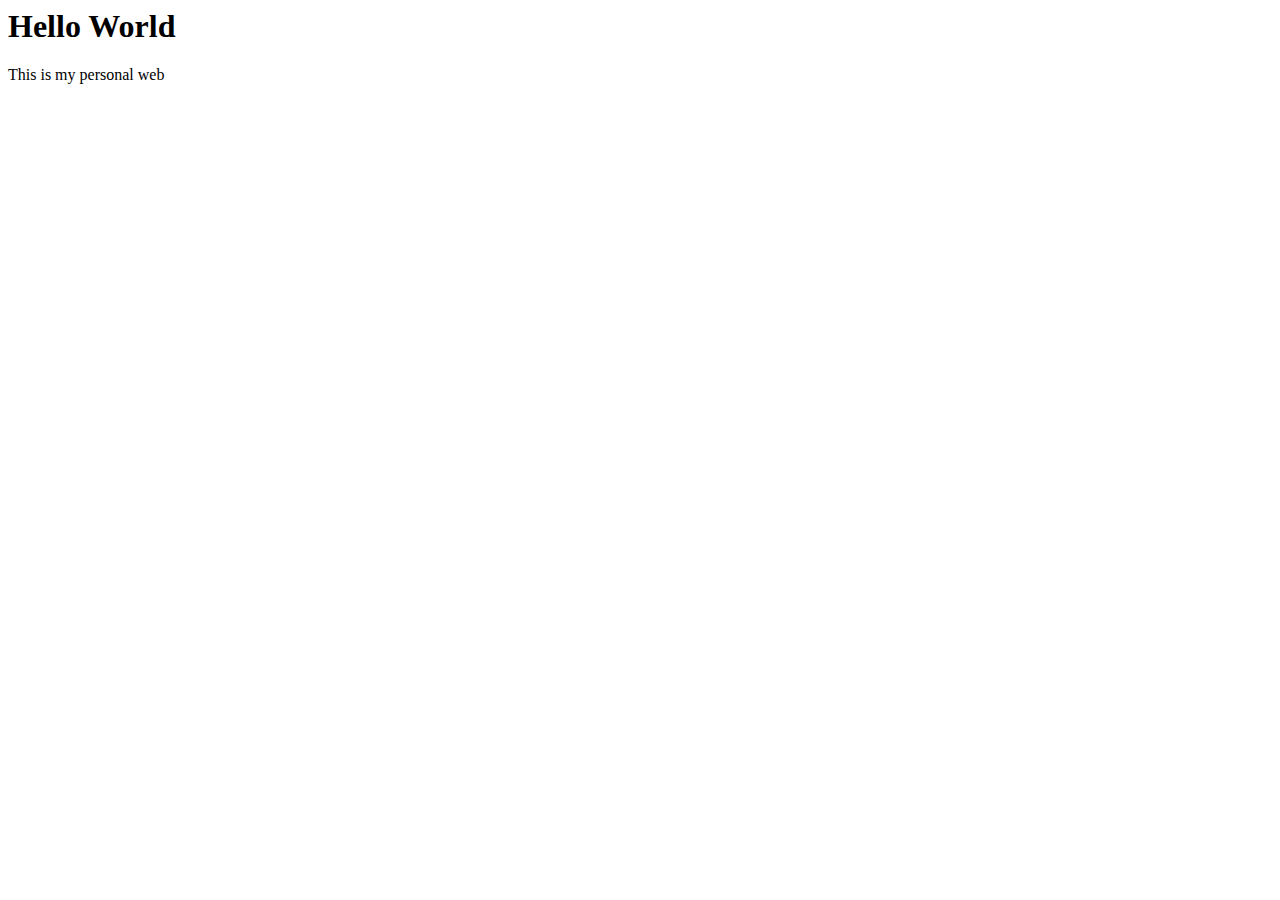
==== index.html @ 891031a9 "initialcommit" ====
<html lang="en">
<head>
    <meta charset="UTF-8">
    <meta http-equiv="X-UA-Compatible" content="IE=edge">
    <meta name="viewport" content="width=device-width, initial-scale=1.0">
    <title>Document</title>
</head>
<body>
    <h1>Hello World</h1>
    <p>This is my personal web</p>
</body>
</html>
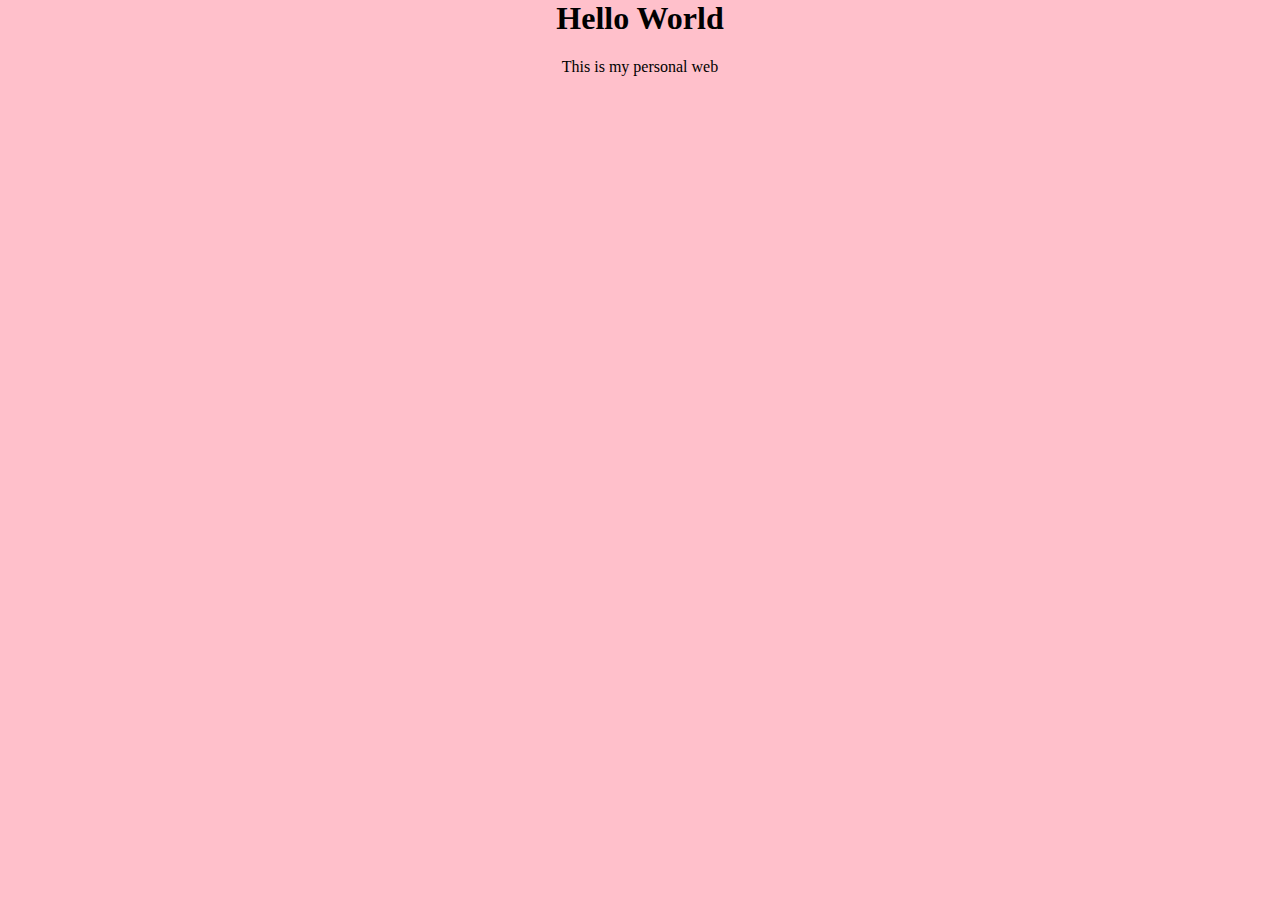
==== commit 19a30b37: "styling" ====
--- a/index.html
+++ b/index.html
@@ -4,6 +4,7 @@
     <meta http-equiv="X-UA-Compatible" content="IE=edge">
     <meta name="viewport" content="width=device-width, initial-scale=1.0">
     <title>Document</title>
+    <link rel="stylesheet" href="styles.css">
 </head>
 <body>
     <h1>Hello World</h1>
--- a/styles.css
+++ b/styles.css
@@ -0,0 +1,5 @@
+body {
+    margin: 0;
+    background: pink;
+    text-align: center;
+}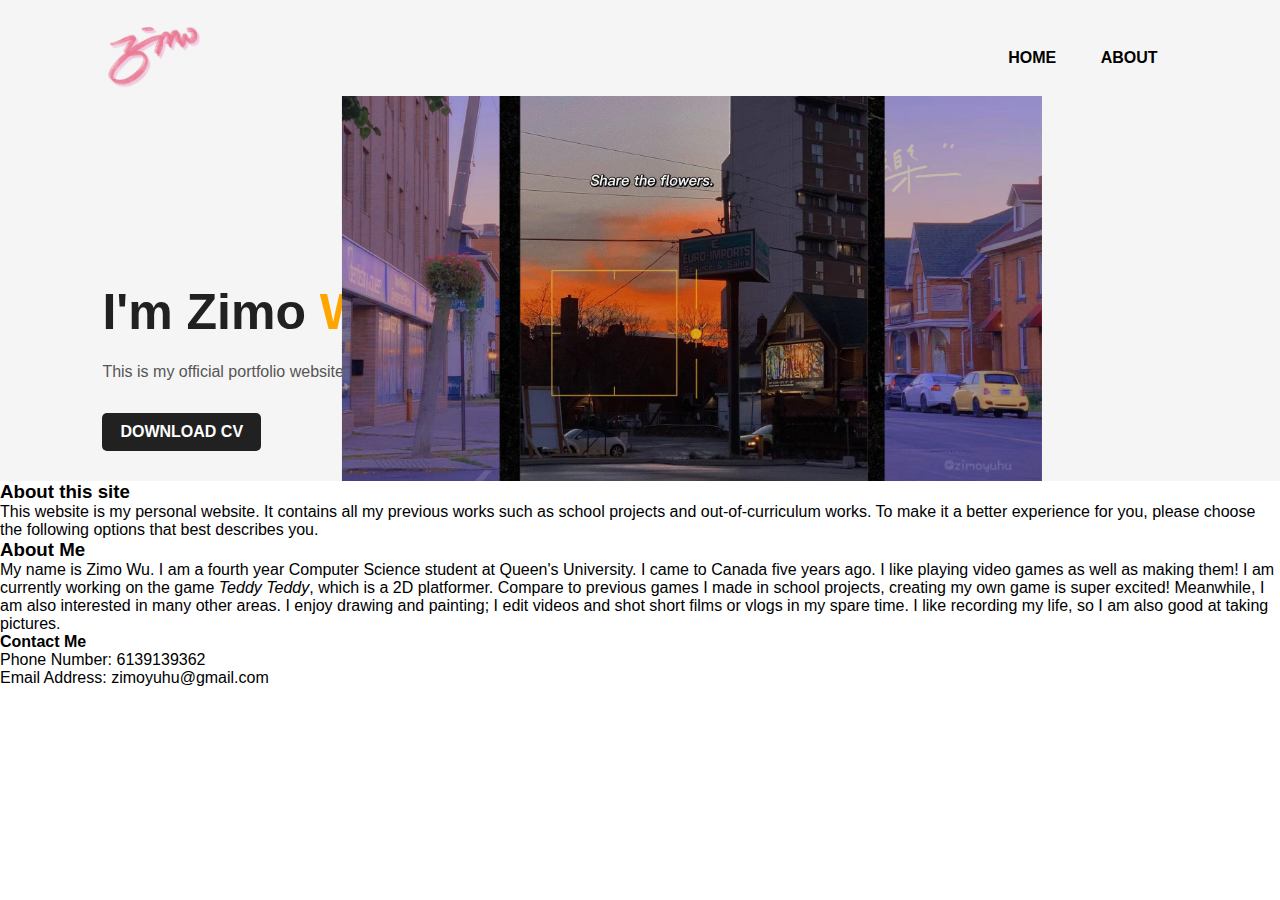
==== commit 2974c376: "styling" ====
--- a/index.html
+++ b/index.html
@@ -1,13 +1,53 @@
-<html lang="en">
-<head>
-    <meta charset="UTF-8">
-    <meta http-equiv="X-UA-Compatible" content="IE=edge">
-    <meta name="viewport" content="width=device-width, initial-scale=1.0">
-    <title>Document</title>
-    <link rel="stylesheet" href="styles.css">
-</head>
-<body>
-    <h1>Hello World</h1>
-    <p>This is my personal web</p>
-</body>
+<!DOCTYPE html>
+<html>
+    <head>
+        <meta charset="UTF-8">
+        <meta name="description" content="This is Zimo's personal portfolio website. It contains her artworks and coding works.">
+        <title>Zimo's Website</title>
+        <link rel="stylesheet" href="styles.css">
+    </head>
+    <body>
+        <div class="choice">
+            <nav>
+                <img src="logo.png" width=10% alt="logo"/>
+                <ul>
+                    <li><a href="#">HOME</a></li>
+                    <li><a href="#">ABOUT</a></li>
+                </ul>
+            </nav>
+            <div class="detel"> 
+                <h1>I'm Zimo <span>Wu</span></h1>
+                <p>This is my official portfolio website.</p>
+                <a href="#">DOWNLOAD CV</a>
+            </div>
+            <div class="images">
+                <img src="photography/cover.jpeg" class="shape">
+                <img src="photography/sunset.jpeg" class="girl">
+                
+            </div>
+        </div>
+        <div>
+            <p><h3>About this site</h3></p>
+            <p>This website is my personal website. It contains all my previous works such as school projects
+                and out-of-curriculum works. To make it a better experience for you, please choose the following options
+                that best describes you.
+            </p>
+            <p><h3>About Me</h3></p>
+            <p>My name is Zimo Wu. I am a fourth year Computer Science student at Queen's University. 
+                I came to Canada five years ago. I like playing video games as well as making them! I 
+                am currently working on the game <i>Teddy Teddy</i>, which is a 2D platformer. Compare 
+                to previous games I made in school projects, creating my own game is super excited!
+                Meanwhile, I am also interested in many other areas. I enjoy drawing and painting; I 
+                edit videos and shot short films or vlogs in my spare time. I like recording my life, 
+                so I am also good at taking pictures.
+                </p>
+        </div>
+        
+        <footer>
+            <h4>Contact Me</h4>
+            <p>Phone Number: 6139139362</p>
+            <p>Email Address: zimoyuhu@gmail.com</p>
+
+        </footer>
+    </body>
 </html>--- a/styles.css
+++ b/styles.css
@@ -1,5 +1,90 @@
-body {
+*{
     margin: 0;
-    background: pink;
-    text-align: center;
+    padding: 0;
+    font-family: sans-serif;
+}
+
+.choice{
+    position:relative;
+    width: 100%;
+    background: whitesmoke;
+}
+
+nav{
+    display: flex;
+    width: 84%;
+    margin: auto;
+    padding: 20px 0;
+    align-items: center;
+    justify-content: space-between;
+}
+
+
+nav ul li{
+    display: inline-block;
+    list-style: none;
+    margin: 10px 20px;
+}
+
+nav ul li a{
+    text-decoration: none;
+    color: black;
+    font-weight: bold;
+}
+
+nav ul li a:hover{
+    color:rebeccapurple;
+}
+
+.detel{
+    margin-left: 8%;
+    margin-top: 13%;
+}
+
+.detel h1{
+    font-size: 50px;
+    color: #212121;
+    margin-bottom: 20px;
+}
+
+span{
+    color:orange;
+}
+
+.detel p{
+    color: #555;
+    line-height: 22px;
+}
+
+.detel a{
+    background: #212121;
+    padding: 10px 18px;
+    text-decoration: none;
+    font-weight: bold;
+    color: #fff;
+    display: inline-block;
+    margin: 30px 0;
+    border-radius: 5px;
+}
+
+.images{
+    width: 45%;
+    height: 80%;
+    position: absolute;
+    bottom: 0;
+    right: 300px;
+}
+
+.images img{
+    height: 100%;
+    position: absolute;
+    left: 50%;
+    bottom: 0;
+    transform: translateX(-50%);
+    transition: bottom is, left is;
+}
+
+
+.images:hover .girl{
+    left: 65%;
 }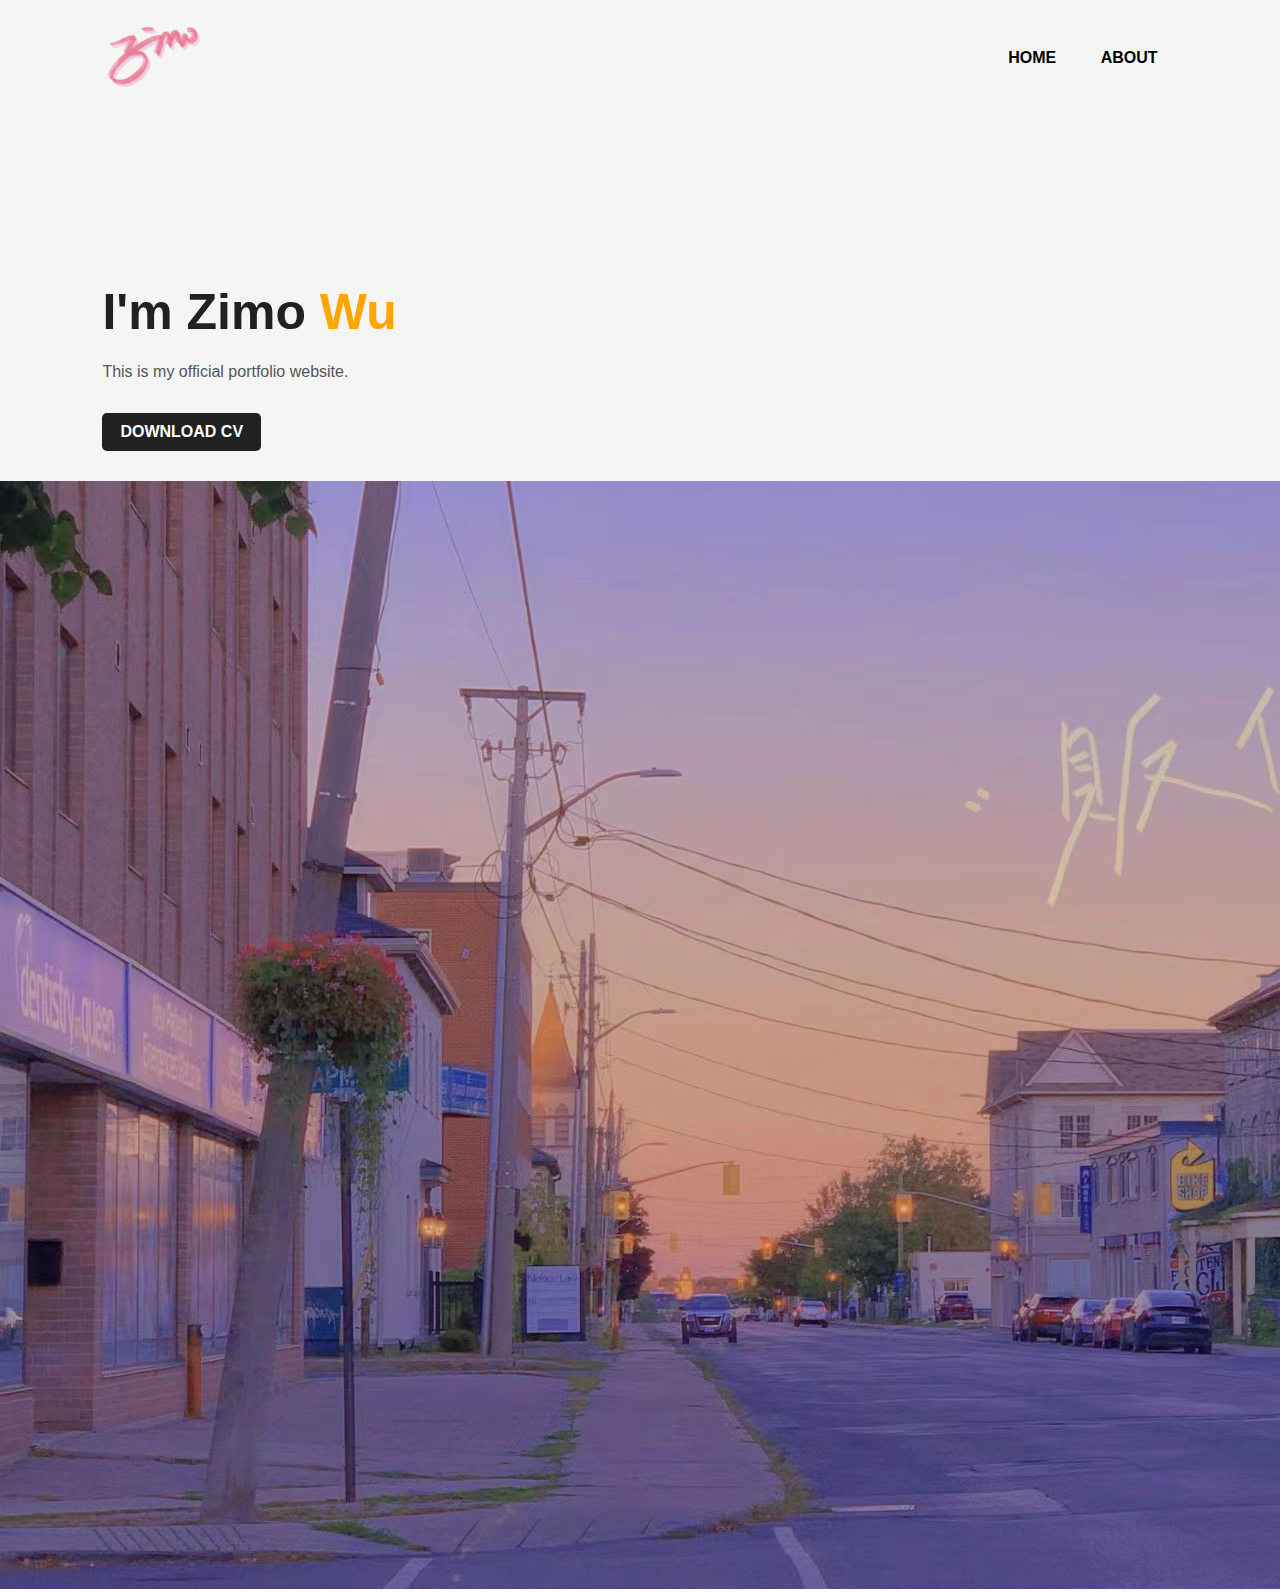
==== commit ab054608: "add features" ====
--- a/index.html
+++ b/index.html
@@ -22,7 +22,7 @@
             </div>
             <div class="images">
                 <img src="photography/cover.jpeg" class="shape">
-                <img src="photography/sunset.jpeg" class="girl">
+                
                 
             </div>
         </div>
--- a/styles.css
+++ b/styles.css
@@ -68,23 +68,6 @@
 }
 
 .images{
-    width: 45%;
-    height: 80%;
+    width: 30%;
     position: absolute;
-    bottom: 0;
-    right: 300px;
 }
-
-.images img{
-    height: 100%;
-    position: absolute;
-    left: 50%;
-    bottom: 0;
-    transform: translateX(-50%);
-    transition: bottom is, left is;
-}
-
-
-.images:hover .girl{
-    left: 65%;
-}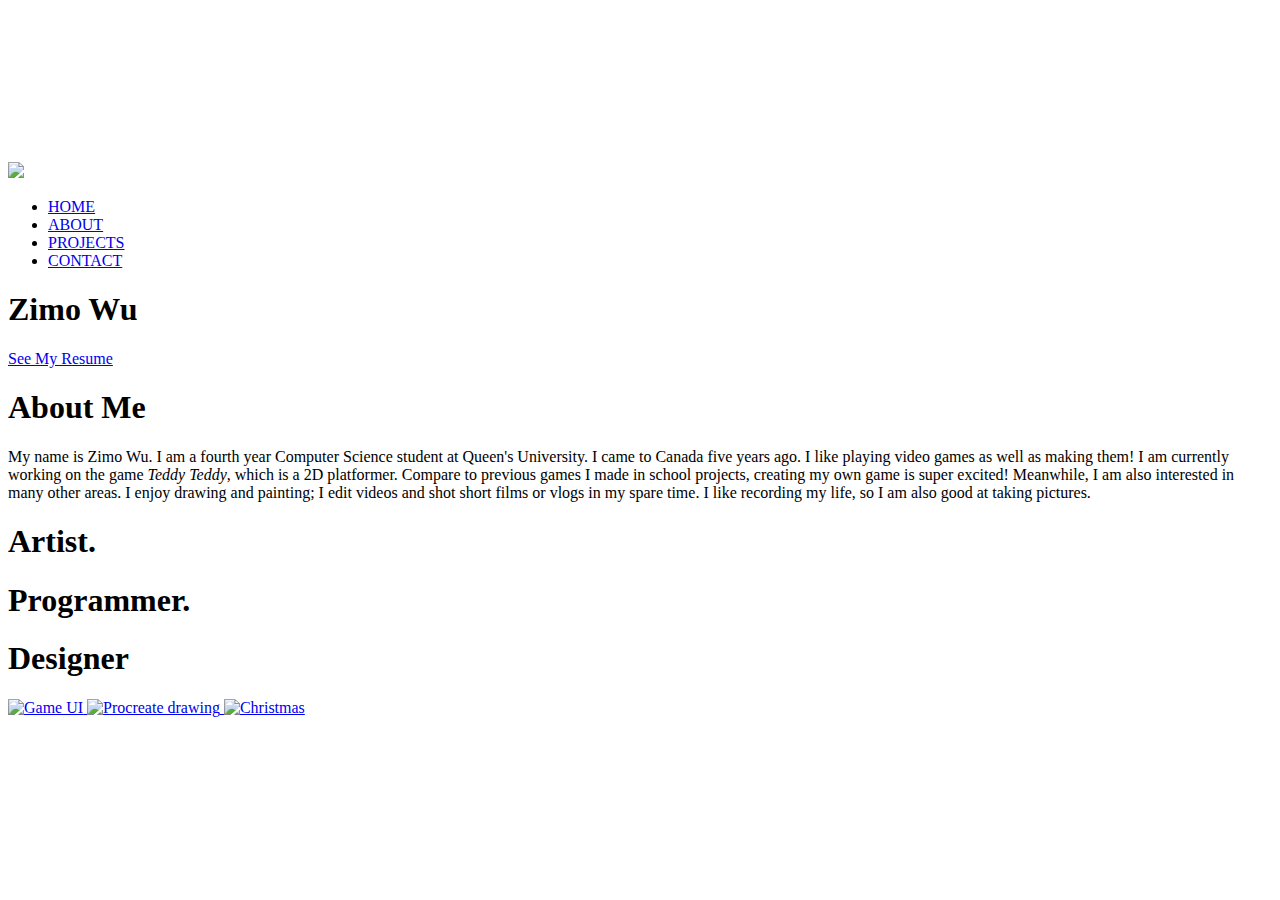
==== commit 0df9c19c: "Update index.html" ====
--- a/index.html
+++ b/index.html
@@ -1,53 +1,64 @@
 <!DOCTYPE html>
-<html>
-    <head>
-        <meta charset="UTF-8">
-        <meta name="description" content="This is Zimo's personal portfolio website. It contains her artworks and coding works.">
-        <title>Zimo's Website</title>
-        <link rel="stylesheet" href="styles.css">
-    </head>
-    <body>
-        <div class="choice">
+<html lang="en">
+<head>
+    <meta charset="UTF-8">
+    <meta http-equiv="X-UA-Compatible" content="IE=edge">
+    <meta name="viewport" content="width=device-width, initial-scale=1.0">
+    <title>Personal web</title>
+    <link rel="stylesheet" href="style.css">
+</head>
+<body>
+    <section class="hero">
+            <video autoplay loop muted plays-inline class="black-video">
+                <source src="images/6.26-0.mp4" type="video/mp4">
+            </video>
+    
             <nav>
-                <img src="logo.png" width=10% alt="logo"/>
+                <img src="images/logo.png" class="logo">
                 <ul>
                     <li><a href="#">HOME</a></li>
                     <li><a href="#">ABOUT</a></li>
+                    <li><a href="#">PROJECTS</a></li>
+                    <li><a href="#">CONTACT</a></li>
                 </ul>
             </nav>
-            <div class="detel"> 
-                <h1>I'm Zimo <span>Wu</span></h1>
-                <p>This is my official portfolio website.</p>
-                <a href="#">DOWNLOAD CV</a>
+            <div class="content">
+                <h1>Zimo Wu</h1>
+                <a href="https://docs.google.com/document/d/1rEOxAAIAsfjcWpSHGNpjlU4kUMaQymKxXYmW3FdQL74/edit?usp=sharing">See My Resume</a>
             </div>
-            <div class="images">
-                <img src="photography/cover.jpeg" class="shape">
-                
-                
-            </div>
-        </div>
-        <div>
-            <p><h3>About this site</h3></p>
-            <p>This website is my personal website. It contains all my previous works such as school projects
-                and out-of-curriculum works. To make it a better experience for you, please choose the following options
-                that best describes you.
-            </p>
-            <p><h3>About Me</h3></p>
-            <p>My name is Zimo Wu. I am a fourth year Computer Science student at Queen's University. 
+    </section>
+
+    <section class="about">
+        <h1>About Me</h1>
+        <p>My name is Zimo Wu. I am a fourth year Computer Science student at Queen's University. 
                 I came to Canada five years ago. I like playing video games as well as making them! I 
                 am currently working on the game <i>Teddy Teddy</i>, which is a 2D platformer. Compare 
                 to previous games I made in school projects, creating my own game is super excited!
                 Meanwhile, I am also interested in many other areas. I enjoy drawing and painting; I 
                 edit videos and shot short films or vlogs in my spare time. I like recording my life, 
-                so I am also good at taking pictures.
-                </p>
-        </div>
+                so I am also good at taking pictures.</p>
         
-        <footer>
-            <h4>Contact Me</h4>
-            <p>Phone Number: 6139139362</p>
-            <p>Email Address: zimoyuhu@gmail.com</p>
+    </section>
+    <section class="choose">
+        
+        <h1>Artist.</h1>
+        <h1>Programmer.</h1>
+        <h1>Designer</h1>
+        <div class="img-box"></div>
+        
+        
+    </section>
 
-        </footer>
-    </body>
-</html>+    <section class="projects">
+        <a href="depression.html">
+            <img width="480"src="images/sunset.jpeg" alt="Game UI">
+        </a>
+        <a href="elderwood.html">
+            <img width="480" src="images/european.jpg" alt="Procreate drawing">
+        </a>
+        <a href="pipes.html">
+            <img width="480" src="images/tree.jpeg" alt="Christmas">
+        </a>
+    </section>
+</body>
+</html>
